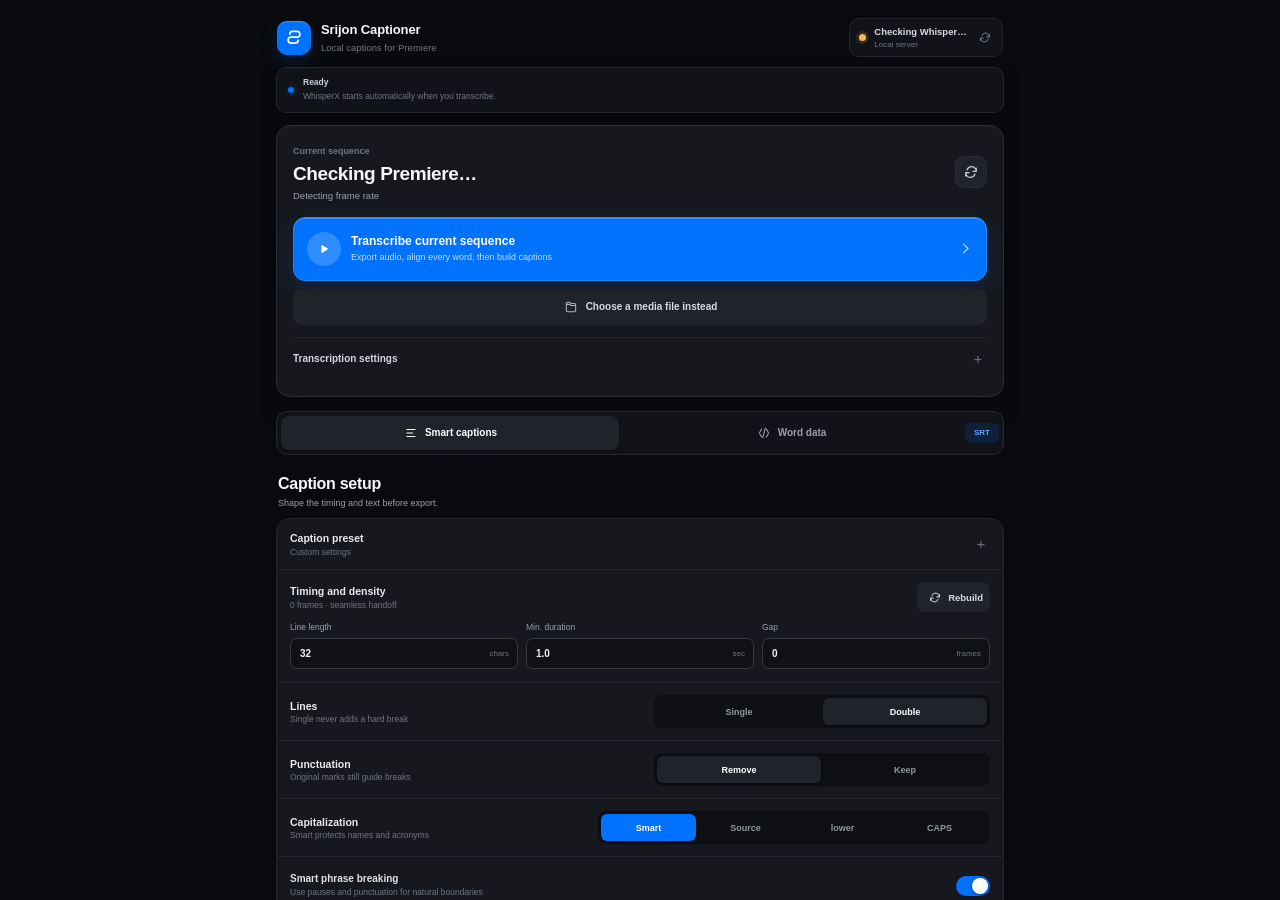
==== source/premiere-plugin/index.html @ 979d0ee9 "Initial release: Srijon Captioner v1.2.14" ====
<!doctype html>
<html lang="en">
<head>
  <meta charset="utf-8" />
  <meta name="viewport" content="width=device-width, initial-scale=1" />
  <title>Srijon Captioner</title>
  <link rel="stylesheet" href="styles.css" />
</head>
<body>
  <main class="app" id="appScroll">
    <header class="topBar">
      <div class="brand">
        <span class="brandMark" aria-hidden="true">
          <svg viewBox="0 0 24 24"><path d="M7 7.25A3.25 3.25 0 0 1 10.25 4h5.5A3.25 3.25 0 0 1 19 7.25v.5A3.25 3.25 0 0 1 15.75 11h-7.5A3.25 3.25 0 0 0 5 14.25v.5A3.25 3.25 0 0 0 8.25 18h5.5A3.25 3.25 0 0 0 17 14.75"/></svg>
        </span>
        <span class="brandCopy">
          <strong>Srijon Captioner</strong>
          <small>Local captions for Premiere</small>
        </span>
      </div>

      <div id="testServerBtn" class="serverAction uiButton" role="button" tabindex="0" title="Test the local WhisperX server">
        <span id="serverBadge" class="statusDot bad" aria-hidden="true"></span>
        <span class="serverCopy">
          <strong id="serverTitle">Checking WhisperX…</strong>
          <small id="serverDetail">Local server</small>
        </span>
        <svg class="icon refreshIcon" viewBox="0 0 24 24" aria-hidden="true"><path d="M20 6v5h-5M4 18v-5h5M6.1 9A7 7 0 0 1 18.7 7L20 11M4 13l1.3 4A7 7 0 0 0 17.9 15"/></svg>
      </div>
    </header>

    <section id="activityBar" class="activityBar" aria-live="polite" aria-atomic="true" data-state="ready">
      <span class="activityDot" aria-hidden="true"></span>
      <span class="activityCopy"><strong id="activityLabel">Ready</strong><span id="status">WhisperX starts automatically when you transcribe.</span></span>
    </section>

    <section class="sourceBlock" aria-labelledby="sequenceName">
      <div class="sequenceRow">
        <div class="sequenceCopy">
          <span>Current sequence</span>
          <h1 id="sequenceName">Checking Premiere…</h1>
          <p id="sequenceFps">Detecting frame rate</p>
        </div>
        <div id="refreshSequenceBtn" class="iconButton uiButton" role="button" tabindex="0" title="Refresh active sequence" aria-label="Refresh active sequence">
          <svg class="icon" viewBox="0 0 24 24"><path d="M20 6v5h-5M4 18v-5h5M6.1 9A7 7 0 0 1 18.7 7L20 11M4 13l1.3 4A7 7 0 0 0 17.9 15"/></svg>
        </div>
      </div>

      <div id="transcribeSequenceBtn" class="primaryAction uiButton" role="button" tabindex="0">
        <span class="primaryIcon" aria-hidden="true">
          <svg class="icon" viewBox="0 0 24 24"><path d="m9 7 8 5-8 5V7Z"/></svg>
        </span>
        <span class="primaryCopy">
          <strong>Transcribe current sequence</strong>
          <small>Export audio, align every word, then build captions</small>
        </span>
        <svg class="icon actionChevron" viewBox="0 0 24 24" aria-hidden="true"><path d="m9 5 7 7-7 7"/></svg>
      </div>

      <div id="transcribeFileBtn" class="secondaryAction uiButton" role="button" tabindex="0">
        <svg class="icon" viewBox="0 0 24 24" aria-hidden="true"><path d="M4 7.5h6l2 2h8v8.5a2 2 0 0 1-2 2H6a2 2 0 0 1-2-2V7.5Zm0 0V6a2 2 0 0 1 2-2h4l2 2h6a2 2 0 0 1 2 2v1.5"/></svg>
        <span>Choose a media file instead</span>
      </div>

      <div id="transcriptionDisclosure" class="disclosure transcriptionDisclosure" data-disclosure>
        <div class="disclosureTrigger uiButton" role="button" tabindex="0" aria-expanded="false" aria-controls="transcriptionDisclosureBody">
          <span>Transcription settings</span>
          <span class="disclosureGlyph" aria-hidden="true">+</span>
        </div>
        <div id="transcriptionDisclosureBody" class="disclosureBody disclosureContent" aria-hidden="true">
          <div class="settingList compactSettings">
            <label class="settingRow"><span>Model</span><input id="model" value="large-v3" /></label>
            <label class="settingRow"><span>Language</span><select id="language"><option value="">Auto detect</option><option value="en">English</option><option value="bn">Bangla</option><option value="hi">Hindi</option><option value="de">German</option><option value="fr">French</option><option value="es">Spanish</option></select></label>
            <label class="settingRow"><span>Device</span><select id="device"><option value="cuda">CUDA / NVIDIA</option><option value="cpu">CPU</option></select></label>
            <label class="settingRow"><span>Compute</span><select id="computeType"><option value="float16">float16</option><option value="int8_float16">int8_float16</option><option value="int8">int8</option><option value="float32">float32</option></select></label>
            <label class="settingRow"><span>Batch size</span><input id="batchSize" class="shortInput" type="number" min="1" max="64" value="8" /></label>
            <label class="switchRow settingRow">
              <span class="switchCopy"><strong>Forced alignment</strong><small>Frame-accurate word timing</small></span>
              <input id="alignWords" type="checkbox" checked />
              <i class="switchTrack" aria-hidden="true"></i>
            </label>
            <label class="switchRow settingRow">
              <span class="switchCopy"><strong>Completion alert</strong><small>Windows sound + short popup when a job finishes</small></span>
              <input id="completionAlert" type="checkbox" checked />
              <i class="switchTrack" aria-hidden="true"></i>
            </label>
          </div>
          <div id="presetBtn" class="textAction uiButton" role="button" tabindex="0">Choose a different audio export preset</div>
          <p id="presetName" class="helperText">Automatic Waveform Audio preset detection.</p>
        </div>
      </div>
    </section>

    <nav class="modeControl" id="outputModeControl" aria-label="Output type">
      <div id="modeSmartBtn" class="modeOption uiButton active" role="button" tabindex="0">
        <svg class="icon" viewBox="0 0 24 24" aria-hidden="true"><path d="M5 6h14M5 12h10M5 18h14"/></svg>
        <span>Smart captions</span>
      </div>
      <div id="modeWordJsonBtn" class="modeOption uiButton" role="button" tabindex="0">
        <svg class="icon" viewBox="0 0 24 24" aria-hidden="true"><path d="m8 5-4 7 4 7M16 5l4 7-4 7M14 4l-4 16"/></svg>
        <span>Word data</span>
      </div>
      <span id="outputModeChip" class="formatBadge">SRT</span>
    </nav>
    <input id="outputMode" class="hiddenSetting" value="smart" />

    <section class="workspace" id="smartComposeSection">
      <header class="sectionHeader">
        <div>
          <h2>Caption setup</h2>
          <p>Shape the timing and text before export.</p>
        </div>
      </header>

      <div class="settingList captionSettings">
        <div id="presetDisclosure" class="insetDisclosure presetDisclosure" data-disclosure>
          <div class="disclosureTrigger uiButton" role="button" tabindex="0" aria-expanded="false" aria-controls="presetDisclosureBody">
            <span class="summaryCopy"><strong>Caption preset</strong><small id="stylePresetHint">Custom settings</small></span>
            <span class="disclosureGlyph" aria-hidden="true">+</span>
          </div>
          <div id="presetDisclosureBody" class="presetEditor disclosureContent" aria-hidden="true">
            <div class="presetLine">
              <select id="stylePresetSelect"><option value="">Custom / unsaved</option></select>
              <div id="loadStylePresetBtn" class="compactAction uiButton" role="button" tabindex="0">Load</div>
            </div>
            <div class="presetLine">
              <input id="stylePresetName" type="text" maxlength="60" placeholder="New preset name" />
              <div id="saveStylePresetBtn" class="compactAction accentAction uiButton" role="button" tabindex="0">Save</div>
              <div id="deleteStylePresetBtn" class="compactIconAction uiButton" role="button" tabindex="0" title="Delete selected preset" aria-label="Delete selected preset">
                <svg class="icon" viewBox="0 0 24 24"><path d="M4 7h16M9 7V4h6v3m3 0-1 13H7L6 7m4 4v5m4-5v5"/></svg>
              </div>
            </div>
          </div>
        </div>

        <div class="settingsSection timingBlock">
          <div class="rowHeading timingHeading">
            <span><strong>Timing and density</strong><small id="gapTimeHint">0 frames · seamless handoff</small></span>
            <div id="rebuildBtn" class="smallAction uiButton" role="button" tabindex="0" title="Rebuild captions with the current settings">
              <svg class="icon" viewBox="0 0 24 24" aria-hidden="true"><path d="M20 6v5h-5M4 18v-5h5M6.1 9A7 7 0 0 1 18.7 7L20 11M4 13l1.3 4A7 7 0 0 0 17.9 15"/></svg>
              <span>Rebuild</span>
            </div>
          </div>
          <div class="metricRow">
            <label class="metricField"><span>Line length</span><span class="metricControl"><input id="maxChars" type="number" min="8" max="100" value="32" /><em>chars</em></span></label>
            <label class="metricField"><span>Min. duration</span><span class="metricControl"><input id="minDuration" type="number" min="0.1" max="8" step="0.1" value="1.0" /><em>sec</em></span></label>
            <label class="metricField"><span>Gap</span><span class="metricControl"><input id="gapFrames" type="number" min="0" max="30" step="1" value="0" /><em>frames</em></span></label>
          </div>
        </div>

        <div class="choiceRow">
          <span class="rowHeading"><strong>Lines</strong><small>Single never adds a hard break</small></span>
          <div class="segmentedControl">
            <div id="lineSingleBtn" class="segment uiButton" role="button" tabindex="0">Single</div>
            <div id="lineDoubleBtn" class="segment uiButton active" role="button" tabindex="0">Double</div>
          </div>
          <input id="maxLines" class="hiddenSetting" type="number" min="1" max="2" value="2" />
        </div>

        <div class="choiceRow">
          <span class="rowHeading"><strong>Punctuation</strong><small>Original marks still guide breaks</small></span>
          <div class="segmentedControl">
            <div id="punctuationRemoveBtn" class="segment uiButton active" role="button" tabindex="0">Remove</div>
            <div id="punctuationKeepBtn" class="segment uiButton" role="button" tabindex="0">Keep</div>
          </div>
          <input id="punctuationMode" class="hiddenSetting" value="remove" />
        </div>

        <div class="choiceRow capitalizationRow">
          <span class="rowHeading"><strong>Capitalization</strong><small>Smart protects names and acronyms</small></span>
          <div class="segmentedControl fourSegments">
            <div id="capSmartBtn" class="segment uiButton active" role="button" tabindex="0">Smart</div>
            <div id="capOriginalBtn" class="segment uiButton" role="button" tabindex="0">Source</div>
            <div id="capLowerBtn" class="segment uiButton" role="button" tabindex="0">lower</div>
            <div id="capUpperBtn" class="segment uiButton" role="button" tabindex="0">CAPS</div>
          </div>
          <input id="capitalizationMode" class="hiddenSetting" value="smart" />
        </div>

        <label class="switchRow choiceRow phraseRow">
          <span class="switchCopy"><strong>Smart phrase breaking</strong><small>Use pauses and punctuation for natural boundaries</small></span>
          <input id="punctuationBreak" type="checkbox" checked />
          <i class="switchTrack" aria-hidden="true"></i>
        </label>

        <div id="advancedDisclosure" class="insetDisclosure advancedPanel" data-disclosure>
          <div class="disclosureTrigger uiButton" role="button" tabindex="0" aria-expanded="false" aria-controls="advancedDisclosureBody">
            <span class="summaryCopy"><strong>Advanced composition</strong><small>Pause limits and protected names</small></span>
            <span class="disclosureGlyph" aria-hidden="true">+</span>
          </div>
          <div id="advancedDisclosureBody" class="advancedBody disclosureContent" aria-hidden="true">
            <div class="advancedFields">
              <label><span>Pause boundary</span><span class="suffixControl"><input id="pauseMs" type="number" min="100" max="3000" step="50" value="450" /><em>ms</em></span></label>
              <label><span>Maximum duration</span><span class="suffixControl"><input id="maxDuration" type="number" min="1" max="12" step="0.1" value="5.0" /><em>sec</em></span></label>
            </div>
            <label class="customCapsField">
              <span>Always capitalize</span>
              <input id="customCaps" value="Adobe, Premiere, OpenAI, ChatGPT, YouTube, TikTok" />
              <small>Comma-separated names and brands. Common acronyms are automatic.</small>
            </label>
          </div>
        </div>
      </div>
    </section>

    <section class="workspace reviewWorkspace" id="smartPreviewSection">
      <header class="sectionHeader reviewHeader">
        <div><h2>Preview</h2><p id="transcriptMeta">Transcribe something to see composed captions.</p></div>
        <span id="captionCount" class="countBadge">0 captions</span>
      </header>
      <div id="composerStats" class="statsRow"></div>
      <div id="preview" class="preview"></div>
    </section>

    <section class="workspace deliveryWorkspace" id="smartExportSection">
      <header class="sectionHeader deliveryHeader">
        <div><h2>Export</h2><p>Auto-import saves revisioned SRTs beside the project.</p></div>
      </header>
      <div class="deliveryActions">
        <div id="saveSrtBtn" class="exportAction uiButton" role="button" tabindex="0" aria-disabled="true">Save SRT</div>
        <div id="copySrtBtn" class="exportAction uiButton" role="button" tabindex="0" aria-disabled="true">Copy</div>
        <div id="saveImportBtn" class="exportAction primaryExport uiButton" role="button" tabindex="0" aria-disabled="true">Auto-save + Import</div>
      </div>
      <div id="clearBtn" class="destructiveTextAction uiButton" role="button" tabindex="0" aria-disabled="true">Clear cached transcript</div>
    </section>

    <section class="workspace jsonWorkspace modeHidden" id="wordJsonSection">
      <header class="sectionHeader">
        <div><h2>Word-level data</h2><p>Raw WhisperX segments and aligned timing.</p></div>
        <span id="wordJsonCount" class="countBadge">0 words</span>
      </header>
      <div class="jsonNotice">
        <svg class="icon" viewBox="0 0 24 24" aria-hidden="true"><circle cx="12" cy="12" r="9"/><path d="M12 11v6m0-10v.1"/></svg>
        <span><strong>Caption rules do not change this data.</strong><small>Word, start, end and score come directly from forced alignment.</small></span>
      </div>
      <p id="wordJsonMeta" class="helperText">Transcribe something to generate JSON.</p>
      <pre id="wordJsonPreview" class="wordJsonPreview">{
  "schema": "srijon-word-transcript-v1",
  "segments": []
}</pre>
      <div class="deliveryActions jsonActions">
        <div id="copyJsonBtn" class="exportAction uiButton" role="button" tabindex="0" aria-disabled="true">Copy JSON</div>
        <div id="clearJsonBtn" class="exportAction uiButton" role="button" tabindex="0" aria-disabled="true">Clear</div>
        <div id="saveJsonBtn" class="exportAction primaryExport uiButton" role="button" tabindex="0" aria-disabled="true">Auto-save JSON</div>
      </div>
    </section>

  </main>
  <script src="index.js"></script>
</body>
</html>
---- source/premiere-plugin/styles.css ----
:root {
  --canvas: #090a0d;
  --surface: #16181d;
  --surface-raised: #202329;
  --surface-control: #0f1115;
  --line: #2a2d34;
  --line-soft: #23262c;
  --text: #f5f7fa;
  --text-secondary: #9a9fa9;
  --text-tertiary: #6f7580;
  --accent: #0172FE;
  --accent-hover: #1680ff;
  --accent-pressed: #0062dd;
  --danger: #ff6b6b;
  --success: #31d17c;
  --warning: #ffb84d;
  --radius-group: 14px;
  --radius-control: 9px;
}

* {
  box-sizing: border-box;
}

html,
body {
  width: 100%;
  height: 100%;
  min-width: 0;
  min-height: 0;
  margin: 0;
  overflow: hidden;
  background: var(--canvas);
  color: var(--text);
  font-family: -apple-system, BlinkMacSystemFont, "Segoe UI Variable", "Segoe UI", Arial, sans-serif;
  font-size: 12px;
  line-height: 1.4;
}

h1,
h2,
h3,
p,
pre {
  margin: 0;
}

svg {
  display: block;
}

.icon {
  width: 16px;
  height: 16px;
  flex: 0 0 16px;
  fill: none;
  stroke: currentColor;
  stroke-width: 1.8;
  stroke-linecap: round;
  stroke-linejoin: round;
}

.app {
  width: 100%;
  height: 100%;
  max-height: 100%;
  max-width: 760px;
  min-width: 0;
  margin: 0 auto;
  padding: 16px 16px 28px;
  overflow-x: hidden;
  overflow-y: scroll;
}

.uiButton {
  min-width: 0;
  cursor: pointer;
  -webkit-user-select: none;
  user-select: none;
}

.uiButton:focus {
  outline: 2px solid rgba(1, 114, 254, 0.9);
  outline-offset: 2px;
}

.uiButton[aria-disabled="true"] {
  cursor: default;
  opacity: 0.36;
}

.topBar {
  display: flex;
  min-width: 0;
  align-items: center;
  justify-content: space-between;
  padding: 2px 1px 10px;
}

.brand {
  display: flex;
  min-width: 0;
  align-items: center;
}

.brandMark {
  display: flex;
  width: 34px;
  height: 34px;
  flex: 0 0 34px;
  align-items: center;
  justify-content: center;
  border-radius: 10px;
  background: var(--accent);
  box-shadow: inset 0 1px 0 rgba(255, 255, 255, 0.24), 0 7px 18px rgba(1, 114, 254, 0.18);
}

.brandMark svg {
  width: 20px;
  height: 20px;
  fill: none;
  stroke: white;
  stroke-width: 2.1;
  stroke-linecap: round;
}

.brandCopy {
  display: flex;
  min-width: 0;
  margin-left: 10px;
  flex-direction: column;
}

.brandCopy strong {
  color: var(--text);
  font-size: 13px;
  font-weight: 650;
  letter-spacing: -0.1px;
}

.brandCopy small {
  margin-top: 1px;
  color: var(--text-tertiary);
  font-size: 9.5px;
}

.serverAction {
  display: flex;
  max-width: 48%;
  min-height: 34px;
  align-items: center;
  padding: 6px 9px;
  border: 1px solid var(--line-soft);
  border-radius: 10px;
  background: #111318;
  color: var(--text-secondary);
}

.serverAction:hover {
  border-color: #353942;
  background: #181a20;
}

.serverAction.is-checking {
  border-color: rgba(1, 114, 254, 0.48);
  background: rgba(1, 114, 254, 0.09);
}

.serverAction.is-checking .refreshIcon {
  color: #70adff;
}

.serverAction.is-verified {
  border-color: rgba(49, 209, 124, 0.35);
}

.statusDot {
  width: 7px;
  height: 7px;
  flex: 0 0 7px;
  border-radius: 50%;
  background: var(--warning);
  box-shadow: 0 0 0 3px rgba(255, 184, 77, 0.12);
}

.statusDot.good {
  background: var(--success);
  box-shadow: 0 0 0 3px rgba(49, 209, 124, 0.12);
}

.statusDot.bad {
  background: var(--warning);
}

.serverCopy {
  display: flex;
  min-width: 0;
  margin-left: 8px;
  flex: 1 1 auto;
  flex-direction: column;
}

.serverCopy strong,
.serverCopy small {
  overflow: hidden;
  text-overflow: ellipsis;
  white-space: nowrap;
}

.serverCopy strong {
  color: #d8dbe1;
  font-size: 9.5px;
  font-weight: 620;
}

.serverCopy small {
  margin-top: 1px;
  color: var(--text-tertiary);
  font-size: 8px;
}

.refreshIcon {
  width: 13px;
  height: 13px;
  margin-left: 7px;
  color: #777d88;
}

.sourceBlock {
  padding: 16px;
  border: 1px solid var(--line);
  border-radius: var(--radius-group);
  background: var(--surface);
  box-shadow: 0 10px 30px rgba(0, 0, 0, 0.14);
}

.sequenceRow {
  display: flex;
  min-width: 0;
  align-items: center;
  justify-content: space-between;
}

.sequenceCopy {
  min-width: 0;
  flex: 1 1 auto;
}

.sequenceCopy > span {
  color: var(--text-tertiary);
  font-size: 9px;
  font-weight: 580;
}

.sequenceCopy h1 {
  overflow: hidden;
  margin-top: 2px;
  color: var(--text);
  font-size: 19px;
  font-weight: 620;
  letter-spacing: -0.4px;
  text-overflow: ellipsis;
  white-space: nowrap;
}

.sequenceCopy p {
  margin-top: 1px;
  color: var(--text-secondary);
  font-size: 9.5px;
}

.iconButton {
  display: flex;
  width: 32px;
  height: 32px;
  flex: 0 0 32px;
  align-items: center;
  justify-content: center;
  margin-left: 12px;
  border: 1px solid var(--line);
  border-radius: 9px;
  background: var(--surface-raised);
  color: #c6cad1;
}

.iconButton:hover {
  background: #292c33;
  color: white;
}

.primaryAction {
  display: flex;
  width: 100%;
  min-height: 64px;
  align-items: center;
  margin-top: 15px;
  padding: 12px 13px;
  border: 1px solid #2487ff;
  border-radius: 12px;
  background: var(--accent);
  color: white;
  box-shadow: inset 0 1px 0 rgba(255, 255, 255, 0.22), 0 8px 24px rgba(1, 114, 254, 0.17);
}

.primaryAction:hover {
  background: var(--accent-hover);
}

.primaryAction:active {
  background: var(--accent-pressed);
}

.primaryAction.is-job-running {
  border-color: #4597ff;
  background: #075ebf;
  cursor: progress;
  box-shadow: inset 0 1px 0 rgba(255, 255, 255, 0.14), 0 0 0 2px rgba(1, 114, 254, 0.12);
}

.primaryIcon {
  display: flex;
  width: 34px;
  height: 34px;
  flex: 0 0 34px;
  align-items: center;
  justify-content: center;
  border-radius: 50%;
  background: rgba(255, 255, 255, 0.18);
}

.primaryIcon .icon {
  width: 16px;
  height: 16px;
  fill: white;
  stroke: white;
}

.primaryCopy {
  display: flex;
  min-width: 0;
  margin: 0 10px;
  flex: 1 1 auto;
  flex-direction: column;
}

.primaryCopy strong {
  font-size: 12px;
  font-weight: 680;
  line-height: 1.25;
}

.primaryCopy small {
  margin-top: 3px;
  color: rgba(255, 255, 255, 0.76);
  font-size: 9px;
  line-height: 1.3;
}

.actionChevron {
  width: 15px;
  height: 15px;
  flex: 0 0 15px;
  color: rgba(255, 255, 255, 0.78);
}

.secondaryAction {
  display: flex;
  min-height: 36px;
  align-items: center;
  justify-content: center;
  margin-top: 8px;
  padding: 8px 12px;
  border-radius: 9px;
  background: var(--surface-raised);
  color: #d7dae0;
  font-size: 10px;
  font-weight: 590;
  text-align: center;
}

.secondaryAction .icon {
  width: 14px;
  height: 14px;
  margin-right: 7px;
  color: #aeb3bd;
}

.secondaryAction:hover {
  background: #292c33;
  color: white;
}

.secondaryAction.is-job-running {
  color: #8dbfff;
  cursor: progress;
}

.disclosure {
  margin-top: 12px;
  border-top: 1px solid var(--line-soft);
}

.disclosureTrigger {
  display: flex;
  min-height: 42px;
  align-items: center;
  justify-content: space-between;
  color: #d4d7dd;
  cursor: pointer;
  font-size: 10px;
  font-weight: 590;
  outline-offset: -2px;
}

.disclosureTrigger:hover {
  color: #ffffff;
}

.disclosureGlyph {
  width: 18px;
  flex: 0 0 18px;
  color: var(--text-tertiary);
  font-size: 15px;
  font-weight: 400;
  line-height: 18px;
  text-align: center;
}

.is-open > .disclosureTrigger .disclosureGlyph {
  color: #79b3ff;
}

.disclosureContent {
  display: none;
}

.is-open > .disclosureContent {
  display: block;
}

.disclosureBody {
  padding: 2px 0 1px;
}

.settingList {
  overflow: hidden;
  border: 1px solid var(--line-soft);
  border-radius: var(--radius-group);
  background: var(--surface);
}

.compactSettings {
  background: #111318;
}

.settingRow {
  display: flex;
  min-height: 43px;
  align-items: center;
  justify-content: space-between;
  padding: 7px 11px;
  color: #cfd2d8;
  font-size: 10px;
}

.settingRow + .settingRow {
  border-top: 1px solid var(--line-soft);
}

.settingRow > span:first-child {
  min-width: 72px;
  margin-right: 12px;
}

input,
select {
  width: 100%;
  min-width: 0;
  height: 30px;
  margin: 0;
  padding: 0 9px;
  border: 1px solid #343841;
  border-radius: 7px;
  outline: none;
  background: var(--surface-control);
  background-image: none;
  box-shadow: none;
  color: #f0f2f5;
  font: inherit;
  font-size: 10px;
}

select {
  padding-right: 22px;
}

input:focus,
select:focus {
  border-color: var(--accent);
  box-shadow: 0 0 0 1px var(--accent);
}

.settingRow > input,
.settingRow > select {
  width: 48%;
  max-width: 210px;
}

.settingRow > input.shortInput {
  width: 74px;
}

.switchRow {
  position: relative;
}

.switchCopy {
  display: flex;
  min-width: 0;
  flex: 1 1 auto;
  flex-direction: column;
}

.switchCopy strong {
  color: #dfe2e7;
  font-size: 10px;
  font-weight: 590;
}

.switchCopy small {
  margin-top: 1px;
  color: var(--text-tertiary);
  font-size: 8.5px;
  font-weight: 400;
}

.switchRow input[type="checkbox"] {
  position: absolute;
  width: 1px;
  height: 1px;
  opacity: 0;
}

.switchTrack {
  position: relative;
  width: 34px;
  height: 20px;
  flex: 0 0 34px;
  margin-left: 12px;
  border-radius: 10px;
  background: #3c4049;
}

.switchTrack::after {
  position: absolute;
  top: 2px;
  left: 2px;
  width: 16px;
  height: 16px;
  border-radius: 50%;
  background: #ffffff;
  box-shadow: 0 1px 3px rgba(0, 0, 0, 0.42);
  content: "";
}

.switchRow input:checked + .switchTrack {
  background: var(--accent);
}

.switchRow input:checked + .switchTrack::after {
  left: 16px;
}

.switchRow input:focus + .switchTrack {
  box-shadow: 0 0 0 2px rgba(1, 114, 254, 0.35);
}

.textAction {
  margin-top: 10px;
  color: #59a2ff;
  font-size: 10px;
  font-weight: 560;
}

.textAction:hover {
  color: #8cbeff;
}

.helperText {
  margin-top: 4px;
  color: var(--text-tertiary);
  font-size: 8.5px;
  line-height: 1.4;
}

.modeControl {
  display: flex;
  min-width: 0;
  align-items: center;
  margin: 14px 0 18px;
  padding: 4px;
  border: 1px solid var(--line-soft);
  border-radius: 11px;
  background: #111318;
}

.modeOption {
  display: flex;
  min-width: 0;
  min-height: 34px;
  align-items: center;
  justify-content: center;
  flex: 1 1 0;
  padding: 7px 10px;
  border-radius: 8px;
  color: var(--text-secondary);
  font-size: 10px;
  font-weight: 590;
}

.modeOption + .modeOption {
  margin-left: 3px;
}

.modeOption .icon {
  width: 14px;
  height: 14px;
  margin-right: 6px;
}

.modeOption:hover {
  color: #e7e9ed;
}

.modeOption.active {
  background: var(--surface-raised);
  color: white;
  box-shadow: 0 1px 3px rgba(0, 0, 0, 0.36);
}

.formatBadge {
  min-width: 34px;
  margin-left: 5px;
  padding: 4px 7px;
  border-radius: 6px;
  background: rgba(1, 114, 254, 0.14);
  color: #62a8ff;
  font-size: 8px;
  font-weight: 700;
  text-align: center;
}

.workspace + .workspace {
  margin-top: 23px;
}

.sectionHeader {
  display: flex;
  min-width: 0;
  align-items: flex-start;
  justify-content: space-between;
  margin-bottom: 9px;
  padding: 0 2px;
}

.sectionHeader > div:first-child {
  min-width: 0;
}

.sectionHeader h2 {
  color: var(--text);
  font-size: 16px;
  font-weight: 650;
  letter-spacing: -0.28px;
}

.sectionHeader p {
  margin-top: 2px;
  color: var(--text-secondary);
  font-size: 9px;
  line-height: 1.35;
}

.smallAction {
  display: flex;
  min-height: 30px;
  align-items: center;
  margin-left: 10px;
  padding: 6px 10px;
  border-radius: 8px;
  background: var(--surface-raised);
  color: #d5d8de;
  font-size: 9.5px;
  font-weight: 590;
}

.smallAction .icon {
  width: 13px;
  height: 13px;
  margin-right: 5px;
}

.smallAction:hover {
  background: #2a2d34;
  color: white;
}

.captionSettings > * + * {
  border-top: 1px solid var(--line-soft);
}

.insetDisclosure > .disclosureTrigger {
  min-height: 50px;
  padding: 8px 13px;
}

.summaryCopy,
.rowHeading,
.rowHeading > span {
  display: flex;
  min-width: 0;
  flex-direction: column;
}

.summaryCopy strong,
.rowHeading strong {
  color: #e8eaee;
  font-size: 10.5px;
  font-weight: 590;
}

.summaryCopy small,
.rowHeading small {
  margin-top: 1px;
  color: var(--text-tertiary);
  font-size: 8.5px;
  font-weight: 400;
  line-height: 1.3;
}

.presetEditor {
  padding: 0 12px 12px;
}

.presetLine {
  display: flex;
  min-width: 0;
  align-items: center;
}

.presetLine + .presetLine {
  margin-top: 6px;
}

.presetLine input,
.presetLine select {
  min-width: 0;
  flex: 1 1 auto;
}

.compactAction,
.compactIconAction {
  display: flex;
  height: 30px;
  align-items: center;
  justify-content: center;
  margin-left: 6px;
  border-radius: 7px;
  background: var(--surface-raised);
  color: #d9dce2;
  font-size: 9.5px;
  font-weight: 600;
}

.compactAction {
  min-width: 52px;
  padding: 0 11px;
}

.compactIconAction {
  width: 30px;
  flex: 0 0 30px;
}

.compactIconAction .icon {
  width: 13px;
  height: 13px;
}

.compactAction:hover,
.compactIconAction:hover {
  background: #2c3037;
  color: white;
}

.accentAction {
  background: var(--accent);
  color: white;
}

.accentAction:hover {
  background: var(--accent-hover);
}

.settingsSection {
  padding: 12px 13px 13px;
}

.timingHeading {
  align-items: center;
  flex-direction: row;
  justify-content: space-between;
}

.timingHeading > span {
  display: flex;
  min-width: 0;
  flex-direction: column;
}

.timingHeading .smallAction {
  flex: 0 0 auto;
  margin-left: 12px;
}

.metricRow {
  display: flex;
  min-width: 0;
  margin-top: 10px;
}

.metricField {
  display: flex;
  min-width: 0;
  flex: 1 1 0;
  flex-direction: column;
}

.metricField + .metricField {
  margin-left: 8px;
}

.metricField > span:first-child {
  margin-bottom: 4px;
  color: var(--text-secondary);
  font-size: 8.5px;
}

.metricControl,
.suffixControl {
  display: flex;
  min-width: 0;
  height: 31px;
  align-items: center;
  border: 1px solid #343841;
  border-radius: 7px;
  background: var(--surface-control);
}

.metricControl input,
.suffixControl input {
  height: 29px;
  min-width: 0;
  flex: 1 1 auto;
  padding-right: 2px;
  border: 0;
  background: transparent;
  box-shadow: none;
  font-weight: 620;
}

.metricControl em,
.suffixControl em {
  margin: 0 8px 0 4px;
  color: var(--text-tertiary);
  font-size: 8px;
  font-style: normal;
}

.choiceRow {
  display: flex;
  min-height: 58px;
  align-items: center;
  justify-content: space-between;
  padding: 10px 13px;
}

.choiceRow > .rowHeading {
  flex: 1 1 auto;
  margin-right: 14px;
}

.segmentedControl {
  display: flex;
  min-width: 172px;
  flex: 0 1 48%;
  padding: 3px;
  border-radius: 8px;
  background: #0d0f12;
}

.segment {
  display: flex;
  min-width: 0;
  min-height: 27px;
  align-items: center;
  justify-content: center;
  flex: 1 1 0;
  padding: 5px 7px;
  border-radius: 6px;
  color: #9298a3;
  font-size: 9px;
  font-weight: 590;
  text-align: center;
}

.segment + .segment {
  margin-left: 2px;
}

.segment:hover {
  color: #dce0e6;
}

.segment.active {
  background: var(--surface-raised);
  color: white;
  box-shadow: 0 1px 3px rgba(0, 0, 0, 0.45);
}

.fourSegments {
  min-width: 232px;
  flex-basis: 56%;
}

.fourSegments .segment.active {
  background: var(--accent);
}

.phraseRow {
  cursor: pointer;
}

.phraseRow .switchCopy {
  margin-right: 12px;
}

.advancedBody {
  padding: 0 12px 13px;
}

.advancedFields {
  display: flex;
  min-width: 0;
}

.advancedFields > label {
  display: flex;
  min-width: 0;
  flex: 1 1 0;
  flex-direction: column;
  color: var(--text-secondary);
  font-size: 8.5px;
}

.advancedFields > label + label {
  margin-left: 8px;
}

.advancedFields > label > span:first-child {
  margin-bottom: 4px;
}

.customCapsField {
  display: flex;
  margin-top: 10px;
  flex-direction: column;
  color: var(--text-secondary);
  font-size: 8.5px;
}

.customCapsField input {
  margin-top: 4px;
}

.customCapsField small {
  margin-top: 4px;
  color: var(--text-tertiary);
  font-size: 8px;
}

.countBadge {
  flex: 0 0 auto;
  margin: 2px 0 0 10px;
  padding: 4px 8px;
  border-radius: 7px;
  background: var(--surface-raised);
  color: #b9bec7;
  font-size: 8.5px;
  font-weight: 590;
}

.statsRow {
  display: flex;
  min-width: 0;
  margin-bottom: 7px;
}

.stat {
  min-width: 0;
  flex: 1 1 0;
  padding: 7px 8px;
  border: 1px solid var(--line-soft);
  background: #111318;
  color: #b9bec7;
  font-size: 8px;
  text-align: center;
}

.stat:first-child {
  border-radius: 8px 0 0 8px;
}

.stat:last-child {
  border-radius: 0 8px 8px 0;
}

.stat + .stat {
  border-left: 0;
}

.preview {
  max-height: 260px;
  overflow-y: auto;
  border: 1px solid var(--line-soft);
  border-radius: var(--radius-group);
  background: #111318;
}

.preview:empty {
  min-height: 78px;
}

.preview:empty::before {
  display: block;
  padding: 28px 14px;
  color: var(--text-tertiary);
  content: "Your caption preview will appear here.";
  font-size: 9px;
  text-align: center;
}

.captionItem {
  padding: 9px 12px;
}

.captionItem + .captionItem {
  border-top: 1px solid var(--line-soft);
}

.time {
  margin-bottom: 3px;
  color: #6f91bd;
  font-size: 8px;
  font-variant-numeric: tabular-nums;
}

.captionText {
  color: #eceef2;
  font-size: 10px;
  line-height: 1.45;
}

.captionItem.hint {
  color: var(--text-tertiary);
  font-size: 8.5px;
}

.deliveryActions {
  display: flex;
  min-width: 0;
}

.exportAction {
  display: flex;
  min-width: 0;
  min-height: 38px;
  align-items: center;
  justify-content: center;
  flex: 1 1 0;
  padding: 9px 10px;
  border-radius: 9px;
  background: var(--surface-raised);
  color: #d9dce2;
  font-size: 10px;
  font-weight: 620;
  text-align: center;
}

.exportAction + .exportAction {
  margin-left: 7px;
}

.exportAction:hover {
  background: #2b2f36;
  color: white;
}

.primaryExport {
  flex-grow: 1.35;
  background: var(--accent);
  color: white;
}

.primaryExport:hover {
  background: var(--accent-hover);
}

.destructiveTextAction {
  margin-top: 10px;
  color: #8a909a;
  font-size: 8.5px;
  text-align: center;
}

.destructiveTextAction:hover {
  color: var(--danger);
}

.jsonNotice {
  display: flex;
  align-items: flex-start;
  padding: 11px 12px;
  border: 1px solid rgba(1, 114, 254, 0.23);
  border-radius: 10px;
  background: rgba(1, 114, 254, 0.08);
  color: #7bb4ff;
}

.jsonNotice > .icon {
  margin: 1px 8px 0 0;
}

.jsonNotice > span {
  display: flex;
  min-width: 0;
  flex-direction: column;
}

.jsonNotice strong {
  color: #cfe4ff;
  font-size: 9.5px;
  font-weight: 590;
}

.jsonNotice small {
  margin-top: 2px;
  color: #7399c9;
  font-size: 8px;
}

.wordJsonPreview {
  max-height: 300px;
  margin-top: 8px;
  overflow: auto;
  padding: 12px;
  border: 1px solid var(--line-soft);
  border-radius: 10px;
  background: #0d0f12;
  color: #cdd5df;
  font-family: "Cascadia Mono", Consolas, monospace;
  font-size: 8.5px;
  line-height: 1.5;
  white-space: pre-wrap;
}

.jsonActions {
  margin-top: 9px;
}

.activityBar {
  display: flex;
  min-width: 0;
  min-height: 43px;
  align-items: center;
  margin: 0 0 12px;
  padding: 9px 11px;
  border: 1px solid var(--line-soft);
  border-radius: 10px;
  background: #111318;
  box-shadow: 0 8px 18px rgba(0, 0, 0, 0.2);
  color: var(--text-secondary);
}

.activityDot {
  width: 6px;
  height: 6px;
  flex: 0 0 6px;
  margin: 0 9px 0 0;
  border-radius: 50%;
  background: var(--accent);
  box-shadow: 0 0 0 3px rgba(1, 114, 254, 0.11);
}

.activityCopy {
  display: flex;
  min-width: 0;
  flex-direction: column;
}

.activityCopy strong {
  color: #c9cdd4;
  font-size: 8.5px;
  font-weight: 620;
}

.activityCopy span {
  margin-top: 2px;
  color: var(--text-tertiary);
  font-size: 8.5px;
  line-height: 1.4;
  white-space: pre-wrap;
}

.activityBar[data-state="busy"] .activityDot {
  background: var(--accent);
}

.activityBar[data-state="success"] .activityDot {
  background: var(--success);
  box-shadow: 0 0 0 3px rgba(49, 209, 124, 0.12);
}

.activityBar[data-state="error"] .activityDot {
  background: var(--danger);
  box-shadow: 0 0 0 3px rgba(255, 107, 107, 0.12);
}

.activityBar[data-state="error"] .activityCopy strong {
  color: #ff9a9a;
}

.hiddenSetting,
.modeHidden {
  display: none !important;
}

@media (max-width: 420px) {
  .app {
    padding: 12px 11px 24px;
  }

  .topBar {
    align-items: flex-start;
  }

  .brandMark {
    width: 31px;
    height: 31px;
    flex-basis: 31px;
  }

  .brandCopy small,
  .serverCopy small,
  .refreshIcon {
    display: none;
  }

  .serverAction {
    min-height: 31px;
    padding: 6px 8px;
  }

  .serverCopy strong {
    max-width: 100px;
  }

  .sourceBlock {
    padding: 13px;
  }

  .primaryAction {
    padding: 11px;
  }

  .primaryCopy small {
    white-space: normal;
  }

  .settingRow > input,
  .settingRow > select {
    width: 52%;
  }

  .modeOption {
    padding-right: 6px;
    padding-left: 6px;
  }

  .modeOption .icon {
    display: none;
  }

  .formatBadge {
    min-width: 30px;
  }

  .metricRow {
    flex-wrap: wrap;
  }

  .metricField {
    min-width: 30%;
  }

  .metricField + .metricField {
    margin-left: 6px;
  }

  .choiceRow {
    align-items: stretch;
    flex-direction: column;
  }

  .choiceRow > .rowHeading {
    margin: 0 0 8px;
  }

  .segmentedControl,
  .fourSegments {
    width: 100%;
    min-width: 0;
    flex-basis: auto;
  }

  .phraseRow {
    align-items: center;
    flex-direction: row;
  }

  .phraseRow .switchCopy {
    margin: 0;
  }

  .advancedFields {
    flex-direction: column;
  }

  .advancedFields > label + label {
    margin: 8px 0 0;
  }

  .deliveryActions {
    flex-wrap: wrap;
  }

  .exportAction {
    flex-basis: 42%;
  }

  .primaryExport {
    min-width: 100%;
    margin: 7px 0 0 !important;
  }
}

@media (max-width: 330px) {
  .topBar {
    flex-wrap: wrap;
  }

  .brandCopy small {
    display: none;
  }

  .brandCopy strong {
    font-size: 12px;
  }

  .serverAction {
    width: 100%;
    max-width: none;
    margin-top: 9px;
  }

  .serverCopy strong {
    max-width: none;
  }

  .primaryIcon {
    display: none;
  }

  .primaryCopy {
    margin-left: 0;
  }

  .metricField > span:first-child {
    font-size: 8px;
  }
}
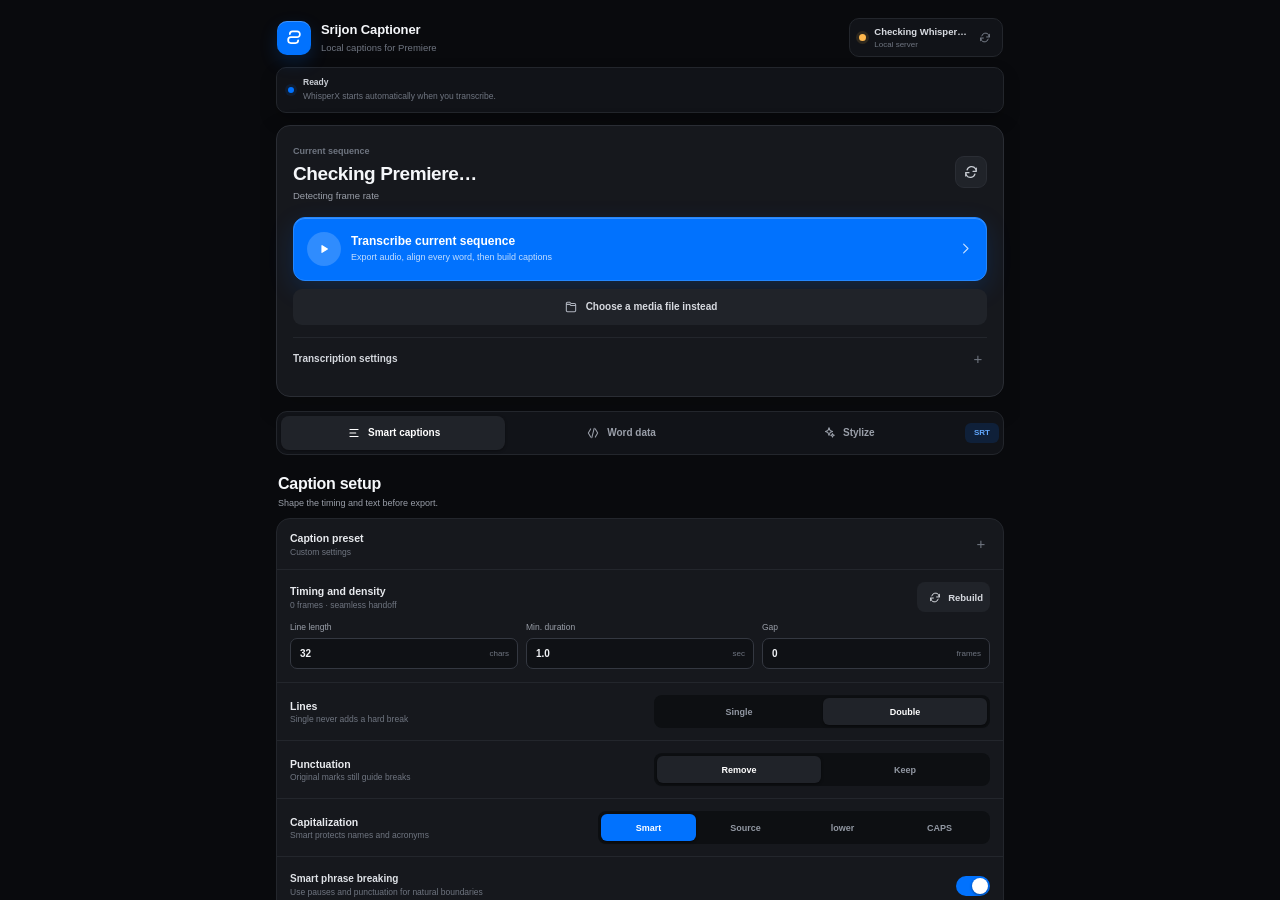
==== commit 2c175311: "Add Stylize MOGRT workspace" ====
--- a/source/premiere-plugin/index.html
+++ b/source/premiere-plugin/index.html
@@ -100,6 +100,10 @@
         <svg class="icon" viewBox="0 0 24 24" aria-hidden="true"><path d="m8 5-4 7 4 7M16 5l4 7-4 7M14 4l-4 16"/></svg>
         <span>Word data</span>
       </div>
+      <div id="modeStylizeBtn" class="modeOption uiButton" role="button" tabindex="0">
+        <svg class="icon" viewBox="0 0 24 24" aria-hidden="true"><path d="m12 3 1.8 4.6L18 9.5l-4.2 1.8L12 16l-1.8-4.7L6 9.5l4.2-1.9L12 3Zm6 10 .9 2.1L21 16l-2.1.9L18 19l-.9-2.1L15 16l2.1-.9L18 13Z"/></svg>
+        <span>Stylize</span>
+      </div>
       <span id="outputModeChip" class="formatBadge">SRT</span>
     </nav>
     <input id="outputMode" class="hiddenSetting" value="smart" />
@@ -222,6 +226,66 @@
         <div id="saveImportBtn" class="exportAction primaryExport uiButton" role="button" tabindex="0" aria-disabled="true">Auto-save + Import</div>
       </div>
       <div id="clearBtn" class="destructiveTextAction uiButton" role="button" tabindex="0" aria-disabled="true">Clear cached transcript</div>
+    </section>
+
+
+    <section class="workspace stylizeWorkspace modeHidden" id="stylizeSection">
+      <header class="sectionHeader">
+        <div>
+          <h2>Stylize</h2>
+          <p>Turn aligned transcript words into ready-to-use animated MOGRT captions.</p>
+        </div>
+        <span id="stylizeCount" class="countBadge">0 blocks</span>
+      </header>
+
+      <div class="stylizeIntro">
+        <strong>Profile-driven MOGRT captions</strong>
+        <span>The .srijon.json tells Captioner how many words each exposed text field can hold. Captioner decides the phrasing; Premiere receives finished MOGRT clips with real speech timing.</span>
+      </div>
+
+      <div class="settingList stylizeSettings">
+        <div class="settingsSection">
+          <div class="rowHeading">
+            <span><strong>Caption style</strong><small id="stylizeProfileMeta">Add the .srijon.json exported beside your MOGRT.</small></span>
+          </div>
+          <div class="stylizePresetRow">
+            <select id="stylizePresetSelect"><option value="">No MOGRT styles added</option></select>
+            <div id="addStylizePresetBtn" class="compactAction accentAction uiButton" role="button" tabindex="0">Add style</div>
+            <div id="removeStylizePresetBtn" class="compactIconAction uiButton" role="button" tabindex="0" title="Forget selected style" aria-label="Forget selected style">
+              <svg class="icon" viewBox="0 0 24 24"><path d="M4 7h16M9 7V4h6v3m3 0-1 13H7L6 7m4 4v5m4-5v5"/></svg>
+            </div>
+          </div>
+        </div>
+
+        <div class="choiceRow stylizeTrackRow">
+          <span class="rowHeading"><strong>Target video track</strong><small>MOGRT captions are generated on this existing track</small></span>
+          <span class="suffixControl stylizeTrackControl"><em>V</em><input id="stylizeVideoTrack" type="number" min="1" max="99" step="1" value="3" /></span>
+        </div>
+
+        <label class="switchRow choiceRow phraseRow">
+          <span class="switchCopy"><strong>Replace previous generated clips</strong><small>Only removes Srijon-generated clips for this preset on the target track</small></span>
+          <input id="stylizeReplaceExisting" type="checkbox" checked />
+          <i class="switchTrack" aria-hidden="true"></i>
+        </label>
+
+        <div class="stylizeActions">
+          <div id="stylizeBuildBtn" class="exportAction uiButton" role="button" tabindex="0">Build smart preview</div>
+          <div id="stylizeGenerateBtn" class="exportAction primaryExport uiButton" role="button" tabindex="0">Generate on timeline</div>
+        </div>
+
+        <div class="stylizeHelperRow">
+          <div>
+            <strong>Premiere 26.2 timeline helper</strong>
+            <span>Required only for writing exposed MOGRT text fields reliably. Install once, then restart Premiere.</span>
+          </div>
+          <div id="stylizeInstallBridgeBtn" class="smallAction uiButton" role="button" tabindex="0">Install / repair helper</div>
+        </div>
+      </div>
+
+      <div class="sectionHeader stylizePreviewHeader">
+        <div><h2>Smart placement preview</h2><p>Each block below becomes one MOGRT clip.</p></div>
+      </div>
+      <div id="stylizePreview" class="stylizePreview"></div>
     </section>
 
     <section class="workspace jsonWorkspace modeHidden" id="wordJsonSection">
@@ -247,5 +311,6 @@
 
   </main>
   <script src="index.js"></script>
+  <script src="stylize.js"></script>
 </body>
 </html>
